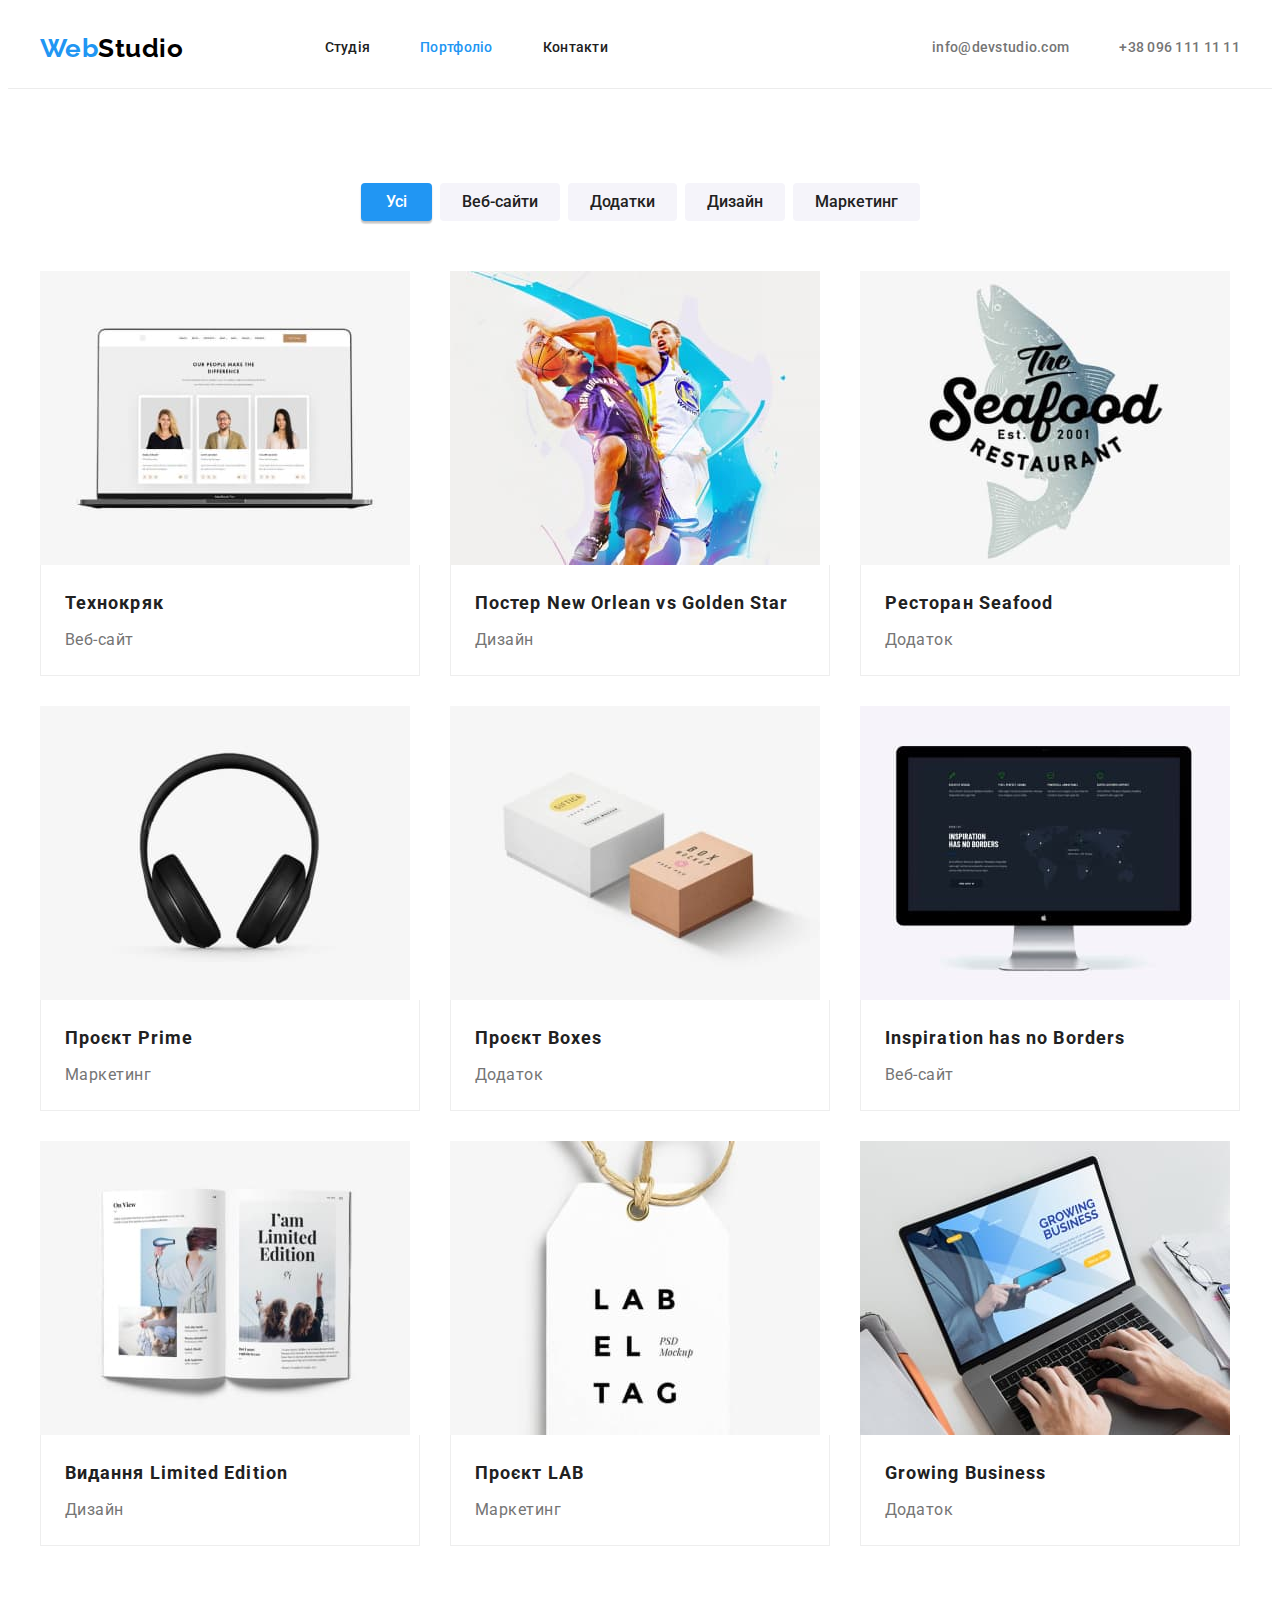
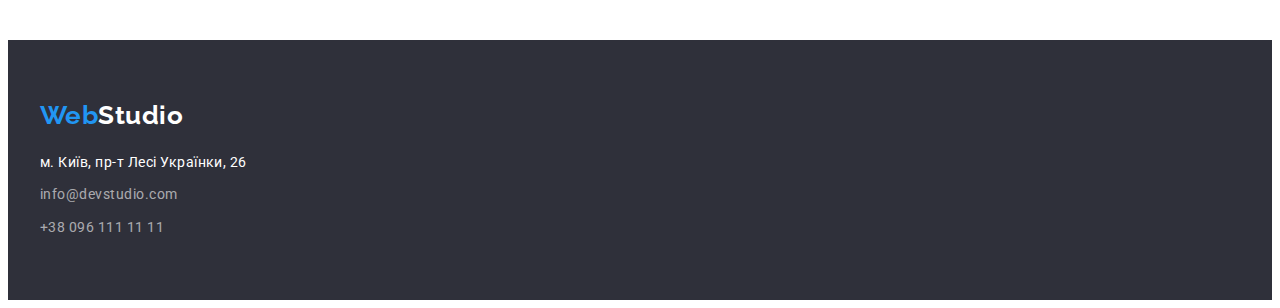
==== portfolio.html @ 2f65e017 "Created repository" ====
<!DOCTYPE html>
<html lang="uk">
  <head>
    <meta charset="UTF-8" />
    <meta http-equiv="X-UA-Compatible" content="IE=edge" />
    <meta name="viewport" content="width=device-width, initial-scale=1.0" />
    <link rel="preconnect" href="https://fonts.googleapis.com" />
    <link rel="preconnect" href="https://fonts.gstatic.com" crossorigin />
    <link
      href="https://fonts.googleapis.com/css2?family=Raleway:wght@700&family=Roboto:wght@400;500;700;900&display=swap"
      rel="stylesheet"
    />
    <title>Портфоліо</title>
    <link
      rel="stylesheet"
      href="https://cdnjs.cloudflare.com/ajax/libs/modern-normalize/1.1.0/modern-normalize.min.css"
      integrity="sha512-wpPYUAdjBVSE4KJnH1VR1HeZfpl1ub8YT/NKx4PuQ5NmX2tKuGu6U/JRp5y+Y8XG2tV+wKQpNHVUX03MfMFn9Q=="
      crossorigin="anonymous"
      referrerpolicy="no-referrer"
    />
    <link rel="stylesheet" href="./css/styles.css" />
  </head>
  <body>
    <header class="header">
      <div class="container page-header">
        <nav class="page-nav">
          <a href="/" class="logo"><span class="logo-start">Web</span>Studio</a>
          <ul class="site-nav list">
            <li class="item"><a href="./index.html" class="link">Студія</a></li>
            <li class="item"><a href="./portfolio.html" class="link current">Портфоліо</a></li>
            <li class="item"><a href="" class="link">Контакти</a></li>
          </ul>
        </nav>
        <ul class="contacts list">
          <li class="item">
            <a href="mailto:info@devstudio.com" class="link">info@devstudio.com</a>
          </li>
          <li class="item">
            <a href="tel:+380961111111" class="link">+38 096 111 11 11</a>
          </li>
        </ul>
      </div>
    </header>
    <main>
      <section class="section">
        <div class="container">
          <h1 class="section-title visually-hidden">Наші проекти</h1>
          <ul class="filter list">
            <li class="item">
              <button type="button" class="button primary">Усі</button>
            </li>
            <li class="item">
              <button type="button" class="button secondary">Веб-сайти</button>
            </li>
            <li class="item">
              <button type="button" class="button secondary">Додатки</button>
            </li>
            <li class="item">
              <button type="button" class="button secondary">Дизайн</button>
            </li>
            <li class="item">
              <button type="button" class="button secondary">Маркетинг</button>
            </li>
          </ul>
          <ul class="project list">
            <li class="item">
              <a href="" class="link">
                <img
                  class="picture"
                  src="./images/project-1.jpg"
                  alt="Экран ноутбука"
                  width="370"
                  height="294"
                />
                <div class="description">
                  <h2 class="title">Технокряк</h2>
                  <p class="product">Веб-сайт</p>
                </div>
              </a>
            </li>
            <li class="item">
              <a href="" class="link">
                <img
                  class="picture"
                  src="./images/project-2.jpg"
                  alt="Два баскетболиста"
                  width="370"
                  height="294"
                />
                <div class="description">
                  <h2 class="title">Постер <span lang="en">New Orlean vs Golden Star</span></h2>
                  <p class="product">Дизайн</p>
                </div>
              </a>
            </li>
            <li class="item">
              <a href="" class="link">
                <img
                  class="picture"
                  src="./images/project-3.jpg"
                  alt="Логотип ресторана"
                  width="370"
                  height="294"
                />
                <div class="description">
                  <h2 class="title">Ресторан <span lang="en">Seafood</span></h2>
                  <p class="product">Додаток</p>
                </div>
              </a>
            </li>
            <li class="item">
              <a href="" class="link">
                <img
                  class="picture"
                  src="./images/project-4.jpg"
                  alt="Наушники"
                  width="370"
                  height="294"
                />
                <div class="description">
                  <h2 class="title">Проєкт <span lang="en">Prime</span></h2>
                  <p class="product">Маркетинг</p>
                </div>
              </a>
            </li>
            <li class="item">
              <a href="" class="link">
                <img
                  class="picture"
                  src="./images/project-5.jpg"
                  alt="Картонные боксы"
                  width="370"
                  height="294"
                />
                <div class="description">
                  <h2 class="title">Проєкт <span lang="en">Boxes</span></h2>
                  <p class="product">Додаток</p>
                </div>
              </a>
            </li>
            <li class="item">
              <a href="" class="link">
                <img
                  class="picture"
                  src="./images/project-6.jpg"
                  alt="Монитор"
                  width="370"
                  height="294"
                />
                <div class="description">
                  <h2 lang="en" class="title">Inspiration has no Borders</h2>
                  <p class="product">Веб-сайт</p>
                </div>
              </a>
            </li>
            <li class="item">
              <a href="" class="link">
                <img
                  class="picture"
                  src="./images/project-7.jpg"
                  alt="Книга"
                  width="370"
                  height="294"
                />
                <div class="description">
                  <h2 class="title">Видання <span lang="en">Limited Edition</span></h2>
                  <p class="product">Дизайн</p>
                </div>
              </a>
            </li>
            <li class="item">
              <a href="" class="link">
                <img
                  class="picture"
                  src="./images/project-8.jpg"
                  alt="Бирка"
                  width="370"
                  height="294"
                />
                <div class="description">
                  <h2 class="title">Проєкт <span lang="en">LAB</span></h2>
                  <p class="product">Маркетинг</p>
                </div>
              </a>
            </li>
            <li class="item">
              <a href="" class="link">
                <img
                  class="picture"
                  src="./images/project-9.jpg"
                  alt="Руки на ноутбуке"
                  width="370"
                  height="294"
                />
                <div class="description">
                  <h2 lang="en" class="title">Growing Business</h2>
                  <p class="product">Додаток</p>
                </div>
              </a>
            </li>
          </ul>
        </div>
      </section>
    </main>
    <footer class="footer">
      <div class="container">
        <a href="/" class="logo"
          ><span class="logo-start">Web</span><span class="logo-end">Studio</span></a
        >
        <address class="address">
          <p class="title">м. Київ, пр-т Лесі Українки, 26</p>
          <ul class="list">
            <li class="item">
              <a href="mailto:info@devstudio.com" class="link">info@devstudio.com</a>
            </li>
            <li class="item">
              <a href="tel:+380961111111" class="link">+38 096 111 11 11</a>
            </li>
          </ul>
        </address>
      </div>
    </footer>
  </body>
</html>
---- css/styles.css ----
:root {
  --primary-text-color: #212121;
  --title-text-color: #757575;
  --accent-color: #2196F3;
  --white-color: #ffffff;
  --black-color: #000000;
  --button-color: #F5F4FA;
  --footer-color: #2F303A;
  --button-active: #188CE8;
}

body {
  color: var(--title-text-color);
  background-color: var(--white-color);
  font-family: Roboto, sans-serif;
  letter-spacing: 0.03em;
}
h1, h2, h3, h4, h5, h6, p, ul {
  margin-top: 0;
  margin-bottom: 0;
}

.container {
  margin-left: auto;
  margin-right: auto;
  padding-left: 15px;
  padding-right: 15px;
  width: 1200px;
}
.list {
  padding: 0;
  margin: 0;
  list-style: none;
}
.visually-hidden {
  position: absolute;
  white-space: nowrap;
  width: 1px;
  height: 1px;
  overflow: hidden;
  border: 0;
  padding: 0;
  clip: rect(0 0 0 0);
  clip-path: inset(50%);
  margin: -1px;
}

/* Sections */

.section {
  padding-top: 94px;
  padding-bottom: 94px;
}
.section-title {
  margin-bottom: 50px;
  color: var(--primary-text-color);
  font-weight: 700;
  font-size: 36px;
  line-height: 1.16;
  text-align: center;
}

/* Header */

.header {
  border-bottom: 1px solid #ECECEC;
}
.container.page-header {
  display: flex;
  align-items: center;
  justify-content: space-between;
}
.container > .page-nav {
  display: flex;
  justify-content: space-between;
  align-items: center;
  /* margin-right: 32px; */
  flex-basis: 50%;
}
.logo {
  color: var(--black-color);
  font-family: Raleway, sans-serif;
  font-weight: 700;
  font-size: 26px;
  line-height: 1.19;
  text-decoration: none;
}
.logo-start {
  color: var(--accent-color);
}
.logo-end {
  color: var(--white-color);
}
.site-nav.list {
  display: flex;
}
.site-nav > .item + .item {
  margin-left: 50px;
}
.site-nav > .item:last-child {
  margin-right: 32px;
}
.site-nav .link {
  display: block;
  padding-top: 32px;
  padding-bottom: 32px;

  color: var(--primary-text-color);
  font-weight: 500;
  font-size: 14px;
  line-height: 1.14;
  letter-spacing: 0.02em;
  text-decoration: none;
}
.site-nav .link:hover,
.site-nav .link:focus {
  color: var(--accent-color);
}
.site-nav .link.current {
  color: var(--accent-color);
}
.contacts.list {
  display: flex;
}
.contacts > .item + .item {
  margin-left: 50px;
}
.contacts .link {
  display: block;
  padding-top: 32px;
  padding-bottom: 32px;

  color: var(--title-text-color);
  font-weight: 500;
  font-size: 14px;
  line-height: 1.14;
  letter-spacing: 0.02em;
  text-decoration: none;
}
.contacts .link:hover,
.contacts .link:focus {
  color: var(--accent-color);
}

/* Hero */

.hero {
  padding: 200px 0;
  background-color: var(--footer-color);
  text-align: center;
}

.hero-title {
  margin-top: 0;
  margin-bottom: 30px;
  color: var(--white-color);
  background-color: var(--footer-color);
  font-weight: 900;
  font-size: 44px;
  line-height: 1.36;
  text-align: center;
  letter-spacing: 0.06em;
  text-transform: uppercase;
}

/* Features */

.section-features {
  padding-bottom: 0;
}
.features {
  display: flex;
}
.features>.item {
  flex-basis: calc((100% - 90px) / 4);
  margin-right: 30px;
}
.features>.item:nth-child(4n) {
  margin-right: 0;
}
.features .title {
  margin-bottom: 10px;
  color: var(--primary-text-color);
  font-weight: 700;
  font-size: 14px;
  line-height: 1.14;
  text-transform: uppercase;
}
.features .text {
  font-size: 14px;
  line-height: 1.71;
}

/* Work */

.work {
  display: flex;
}
.work>.item {
  flex-basis: calc((100% - 60px) / 3);
  margin-right: 30px;
}
.work>.item:nth-child(3n) {
  margin-right: 0;
}
.work .picture {
  display: block;
}


/* Command */

.command {
  background-color: var(--button-color);
}
.command-info {
  display: flex;
}
.command-info>.item {
  flex-basis: calc((100% - 90px) / 4);
  margin-right: 30px;
  background: var(--white-color);
  box-shadow: 0px 1px 3px rgba(0, 0, 0, 0.12), 0px 1px 1px rgba(0, 0, 0, 0.14), 0px 2px 1px rgba(0, 0, 0, 0.2);
  border-radius: 0px 0px 4px 4px;
}
.command-info>.item:nth-child(4n) {
  margin-right: 0;
}
.command-info .description {
  padding: 30px 0px;
}
.command-info .foto {
  display: block;
}
.command-info .title {
  margin-bottom: 10px;
  color: var(--primary-text-color);
  font-weight: 500;
  font-size: 16px;
  line-height: 1.19;
  text-align: center;
}
.command-info .text {
  font-size: 16px;
  line-height: 1.19;
  text-align: center;
}

/* Footer */

.footer {
  padding-top: 60px;
  padding-bottom: 60px;
  background-color: var(--footer-color);
}
.footer .logo {
  display: inline-block;
  margin-bottom: 20px;
}
.address .title {
  margin-bottom: 9px;
  color: var(--white-color);
  font-style: normal;
  font-size: 14px;
  line-height: 1.71;
}
.address .item {
  display: block;
}
.address .item + .item {
  margin-top: 9px;
}
.address .link {
  color: rgba(255, 255, 255, 0.6);
  font-style: normal;
  font-size: 14px;
  line-height: 1.71;
  text-decoration: none;
}
.address .link:hover,
.address .link:focus {
  color: var(--accent-color);
}


/* Button */

.button {
  font-family: inherit;
  font-weight: 500;
  font-size: 16px;
  line-height: 1.62;
  cursor: pointer;
  border: none;
  border-radius: 4px;
  padding-top: 6px;
  padding-bottom: 6px;
  text-align: center;
}
.button.primary {
  color: var(--white-color);
  background-color: var(--accent-color);
  padding-left: 25px;
  padding-right: 25px;
  box-shadow: 0px 3px 1px rgba(0, 0, 0, 0.1), 0px 1px 2px rgba(0, 0, 0, 0.08), 0px 2px 2px rgba(0, 0, 0, 0.12);
}
.button.secondary {
  color: var(--primary-text-color);
  background-color: var(--button-color);
  padding-left: 22px;
  padding-right: 22px;
}
.button.secondary:hover,
.button.secondary:focus {
  color: var(--white-color);
  background-color: var(--accent-color);
  box-shadow: 0px 3px 1px rgba(0, 0, 0, 0.1), 0px 1px 2px rgba(0, 0, 0, 0.08), 0px 2px 2px rgba(0, 0, 0, 0.12);
}
.hero-btn {
  font-weight: 700;
  font-size: 16px;
  line-height: 1.87;
  letter-spacing: 0.06em;
  padding: 10px 32px;
}
.hero-btn:hover,
.hero-btn:focus {
  background-color: #188CE8;
}

/* Filter */

.filter {
  display: flex;
  justify-content: center;
  margin-bottom: 50px;
}
.filter>.item {
  margin-right: 8px;
}
.filter>.item:nth-child(5n) {
  margin-right: 0;
}
.project {
  display: flex;
  flex-wrap: wrap;
}
.project>.item {
  flex-basis: calc((100% - 60px) / 3);
  margin-right: 30px;
  margin-bottom: 30px;
}
.project>.item:nth-child(3n) {
  margin-right: 0;
}
.project>.item:nth-last-child(-n + 3) {
  margin-bottom: 0;
}
.project .link {
  text-decoration: none;
}
.project .picture {
  display: block;
}
.project .description {
  padding: 20px 24px;
  border-right: 1px solid #eeeeee;
  border-bottom: 1px solid #eeeeee;
  border-left: 1px solid #eeeeee;
  /* border: 1px solid #EEEEEE; */
}
.project .title {
  margin-bottom: 4px;
  color: var(--primary-text-color);
  font-weight: 700;
  font-size: 18px;
  line-height: 2;
  letter-spacing: 0.06em;
}
.project .product {
  color: var(--title-text-color);
  font-size: 16px;
  line-height: 1.87;
}
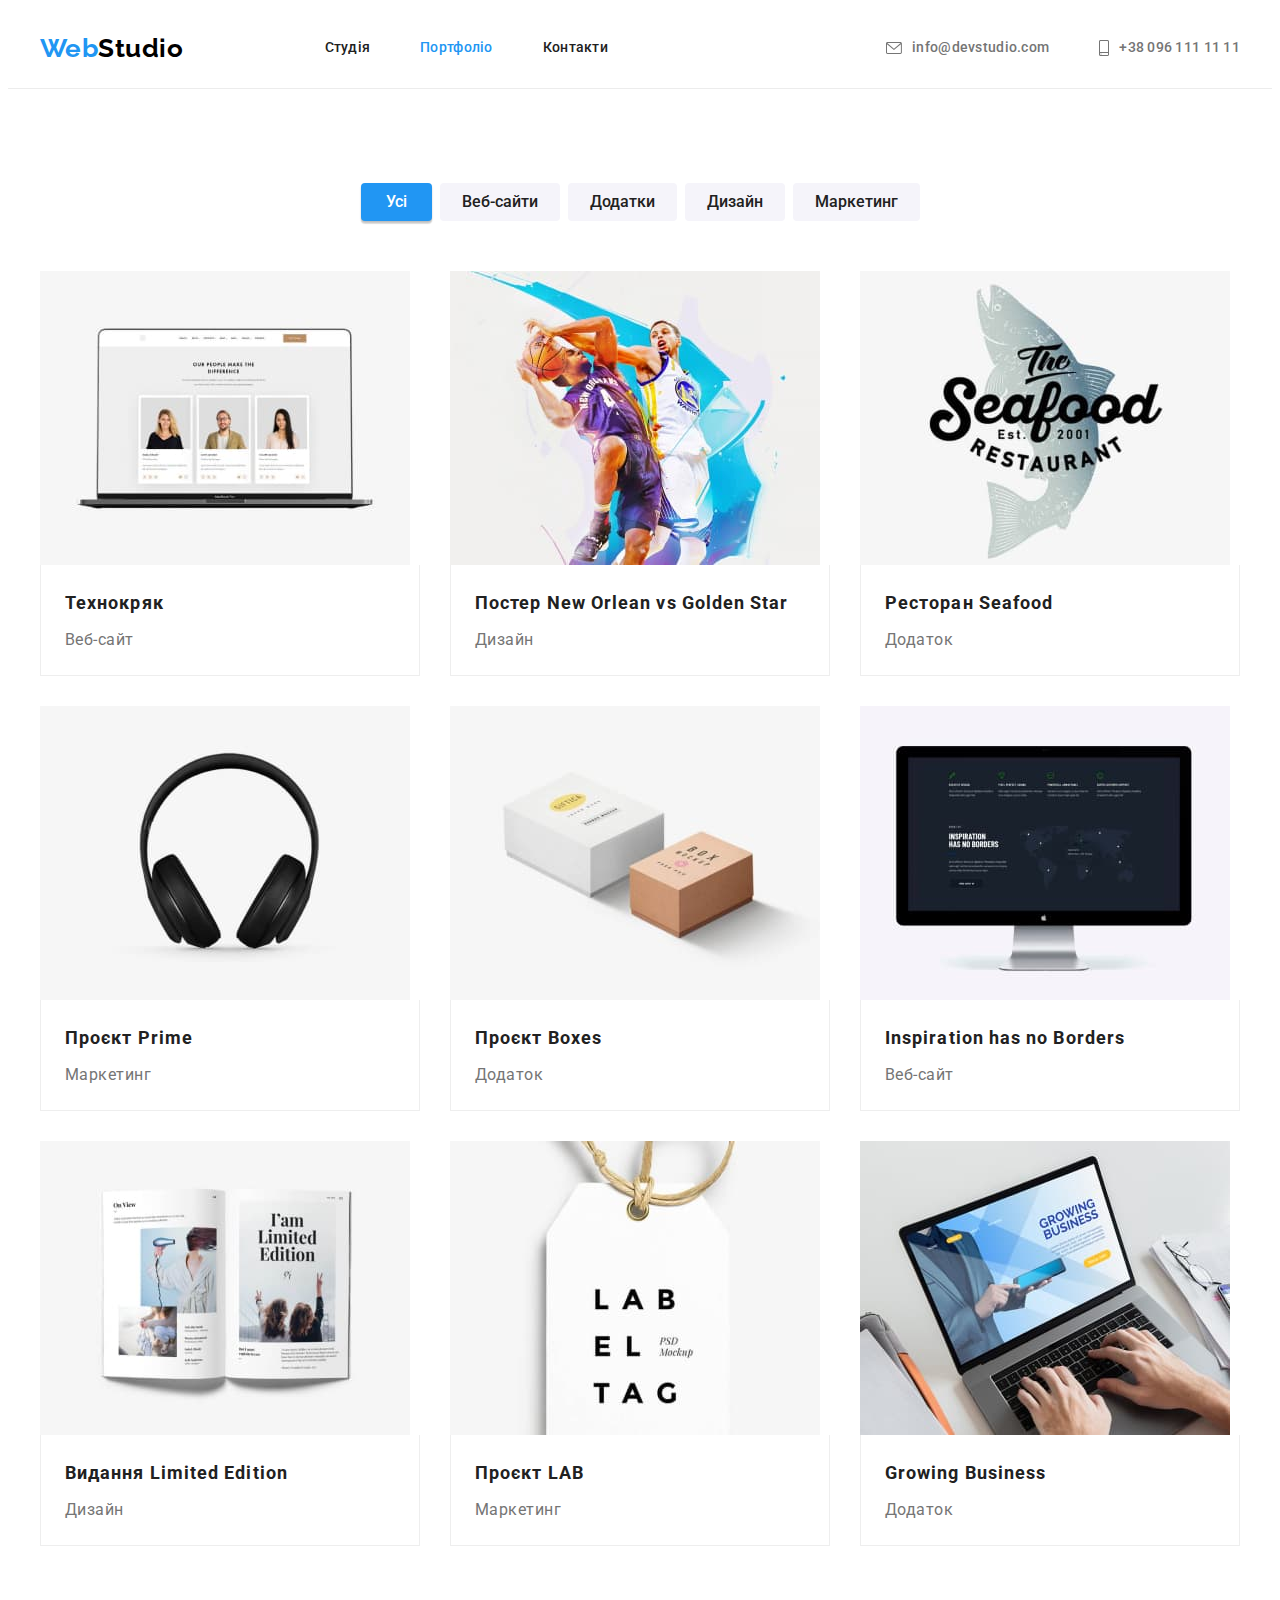
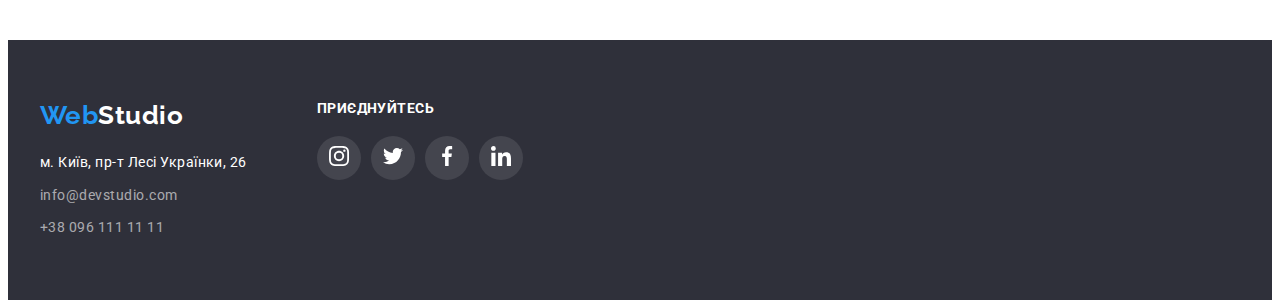
==== commit 77e5c083: "add footer social" ====
--- a/portfolio.html
+++ b/portfolio.html
@@ -33,10 +33,18 @@
         </nav>
         <ul class="contacts list">
           <li class="item">
-            <a href="mailto:info@devstudio.com" class="link">info@devstudio.com</a>
+            <a href="mailto:info@devstudio.com" class="link">
+              <svg class="icon" width="16" height="12">
+                <use href="./images/icons.svg#envelope"></use></svg
+              >info@devstudio.com</a
+            >
           </li>
           <li class="item">
-            <a href="tel:+380961111111" class="link">+38 096 111 11 11</a>
+            <a href="tel:+380961111111" class="link">
+              <svg class="icon" width="10" height="16">
+                <use href="./images/icons.svg#smartphone"></use></svg
+              >+38 096 111 11 11</a
+            >
           </li>
         </ul>
       </div>
@@ -204,20 +212,55 @@
     </main>
     <footer class="footer">
       <div class="container">
-        <a href="/" class="logo"
-          ><span class="logo-start">Web</span><span class="logo-end">Studio</span></a
-        >
-        <address class="address">
-          <p class="title">м. Київ, пр-т Лесі Українки, 26</p>
-          <ul class="list">
-            <li class="item">
-              <a href="mailto:info@devstudio.com" class="link">info@devstudio.com</a>
-            </li>
-            <li class="item">
-              <a href="tel:+380961111111" class="link">+38 096 111 11 11</a>
-            </li>
-          </ul>
-        </address>
+        <div class="footer-address">
+          <a href="/" class="logo"
+            ><span class="logo-start">Web</span><span class="logo-end">Studio</span></a
+          >
+          <address class="address">
+            <p class="title">м. Київ, пр-т Лесі Українки, 26</p>
+            <ul class="list">
+              <li class="item">
+                <a href="mailto:info@devstudio.com" class="link">info@devstudio.com</a>
+              </li>
+              <li class="item">
+                <a href="tel:+380961111111" class="link">+38 096 111 11 11</a>
+              </li>
+            </ul>
+          </address>
+        </div>
+        <div class="footer-social">
+          <p class="title">приєднуйтесь</p>
+          <ul class="footer-social-list list">
+            <li class="item">
+              <a href="#">
+                <svg class="icon" width="20" height="20">
+                  <use href="./images/icons.svg#instagram"></use>
+                </svg>
+              </a>
+            </li>
+            <li class="item">
+              <a href="#">
+                <svg class="icon" width="20" height="20">
+                  <use href="./images/icons.svg#twitter"></use>
+                </svg>
+              </a>
+            </li>
+            <li class="item">
+              <a href="#">
+                <svg class="icon" width="20" height="20">
+                  <use href="./images/icons.svg#facebook"></use>
+                </svg>
+              </a>
+            </li>
+            <li class="item">
+              <a href="#">
+                <svg class="icon" width="20" height="20">
+                  <use href="./images/icons.svg#linkedin"></use>
+                </svg>
+              </a>
+            </li>
+          </ul>
+        </div>
       </div>
     </footer>
   </body>
--- a/css/styles.css
+++ b/css/styles.css
@@ -7,6 +7,7 @@
   --button-color: #F5F4FA;
   --footer-color: #2F303A;
   --button-active: #188CE8;
+  --icon-color: #AFB1B8;
 }
 
 body {
@@ -126,9 +127,10 @@
   margin-left: 50px;
 }
 .contacts .link {
-  display: block;
+  display: flex;
   padding-top: 32px;
   padding-bottom: 32px;
+  align-items: center;
 
   color: var(--title-text-color);
   font-weight: 500;
@@ -141,10 +143,26 @@
 .contacts .link:focus {
   color: var(--accent-color);
 }
+.icon {
+  margin-right: 10px;
+  fill: var(--title-text-color);
+}
+.link .icon:hover,
+.link .icon:focus {
+  fill: var(--accent-color);
+}
 
 /* Hero */
 
 .hero {
+  max-width: 1600px;
+  height: 600px;
+  margin-left: auto;
+  margin-right: auto;
+  background-image: linear-gradient(to right, rgba(47, 48, 58, 0.4), rgba(47, 48, 58, 0.4)), url(../images/hero-bg.jpg);
+  background-repeat: no-repeat;
+  background-position: center;
+  background-size: cover;
   padding: 200px 0;
   background-color: var(--footer-color);
   text-align: center;
@@ -154,7 +172,6 @@
   margin-top: 0;
   margin-bottom: 30px;
   color: var(--white-color);
-  background-color: var(--footer-color);
   font-weight: 900;
   font-size: 44px;
   line-height: 1.36;
@@ -176,6 +193,19 @@
   margin-right: 30px;
 }
 .features>.item:nth-child(4n) {
+  margin-right: 0;
+}
+.features .icon-bg {
+  display: flex;
+  justify-content: center;
+  padding-top: 25px;
+  padding-bottom: 25px;
+  margin-bottom: 30px;
+  border-radius: 4px;
+  background-color: var(--button-color);
+}
+.features .icon {
+  display: inline-block;
   margin-right: 0;
 }
 .features .title {
@@ -241,9 +271,71 @@
   text-align: center;
 }
 .command-info .text {
+  margin-bottom: 16px;
   font-size: 16px;
   line-height: 1.19;
   text-align: center;
+}
+.social {
+  display: flex;
+  justify-content: center;
+}
+.social>.item {
+  display: flex;
+  justify-content: center;
+  align-items: center;
+  width: 44px;
+  height: 44px;
+  margin-right: 10px;
+}
+.social>.item:nth-child(4n) {
+  margin-right: 0;
+}
+.social>.item:hover,
+.social>.item:focus {
+  background-color: var(--accent-color);
+  border-radius: 75px;
+  cursor: pointer;
+}
+.social .icon {
+  fill: var(--icon-color);
+  margin: 0;
+}
+.social .icon:hover,
+.social .icon:focus {
+  fill: var(--white-color);
+}
+
+/* Clients */
+
+.clients-list {
+  display: flex;
+}
+.clients-list>.item {
+  display: flex;
+  justify-content: center;
+  padding-top: 16px;
+  padding-bottom: 16px;
+  margin-right: 30px;
+  width: 170px;
+  height: 92px;
+  border: 1px solid var(--icon-color);
+  border-radius: 4px;
+}
+.clients-list>.item:nth-child(6n) {
+  margin-right: 0;
+}
+.clients-list>.item:hover,
+.clients-list>.item:focus {
+  border-color: var(--accent-color);
+  cursor: pointer;
+}
+.clients-list .icon {
+  fill: var(--icon-color);
+}
+.clients-list .icon:hover,
+.clients-list .icon:focus {
+  fill: var(--accent-color);
 }
 
 /* Footer */
@@ -253,6 +345,9 @@
   padding-bottom: 60px;
   background-color: var(--footer-color);
 }
+.footer>.container {
+  display: flex;
+}
 .footer .logo {
   display: inline-block;
   margin-bottom: 20px;
@@ -281,7 +376,43 @@
 .address .link:focus {
   color: var(--accent-color);
 }
-
+.footer-social {
+  margin-left: 70px;
+}
+.footer-social>.title {
+  font-weight: 700;
+  font-size: 14px;
+  margin-bottom: 20px;
+  line-height: 16px;
+  letter-spacing: 0.03em;
+  text-transform: uppercase;
+  color: var(--white-color);
+}
+.footer-social-list {
+  display: flex;
+}
+.footer-social-list>.item {
+  display: flex;
+  justify-content: center;
+  align-items: center;
+  width: 44px;
+  height: 44px;
+  margin-right: 10px;
+  background-color: rgba(255, 255, 255, 0.1);
+  border-radius: 75px;
+}
+.footer-social-list>.item:nth-child(4n) {
+  margin-right: 0;
+}
+.footer-social-list>.item:hover,
+.footer-social-list>.item:focus {
+  background-color: var(--accent-color);
+  cursor: pointer;
+}
+.footer-social-list .icon {
+  margin: 0;
+  fill: var(--white-color);
+}
 
 /* Button */
 
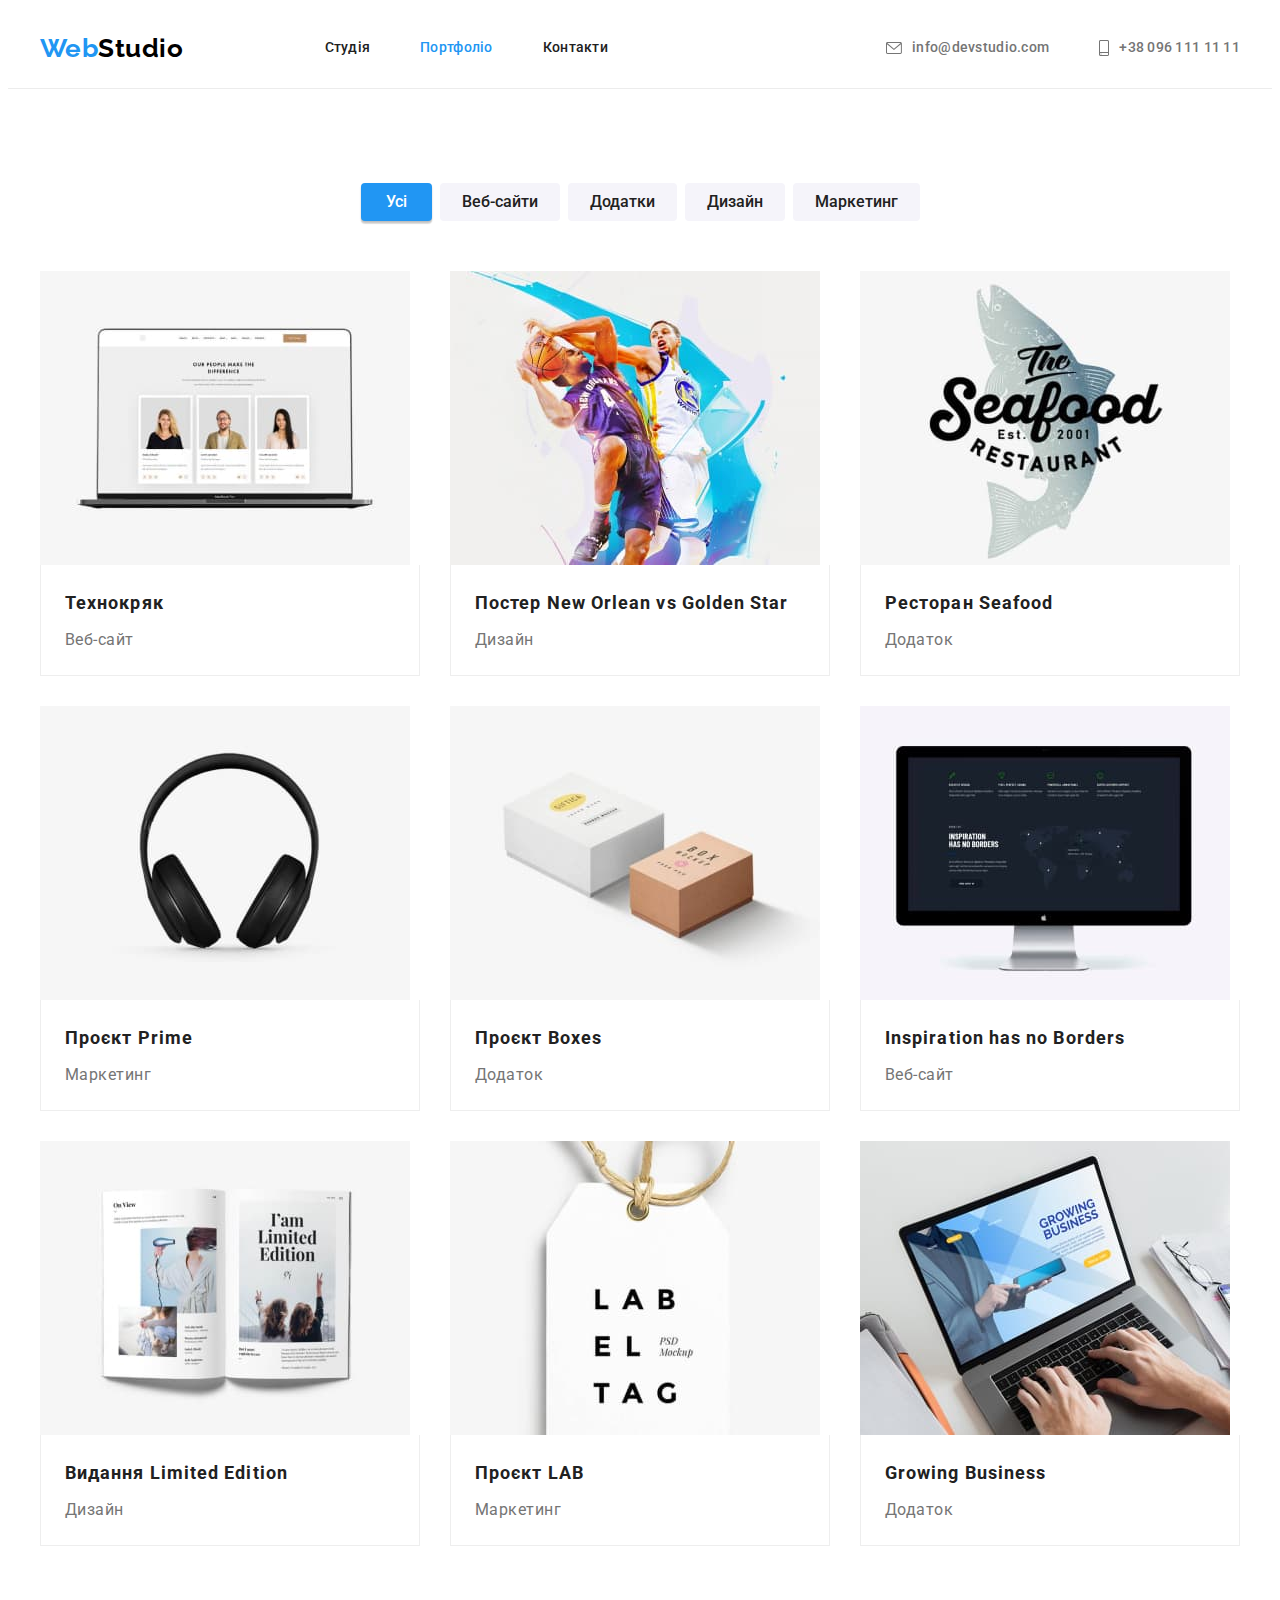
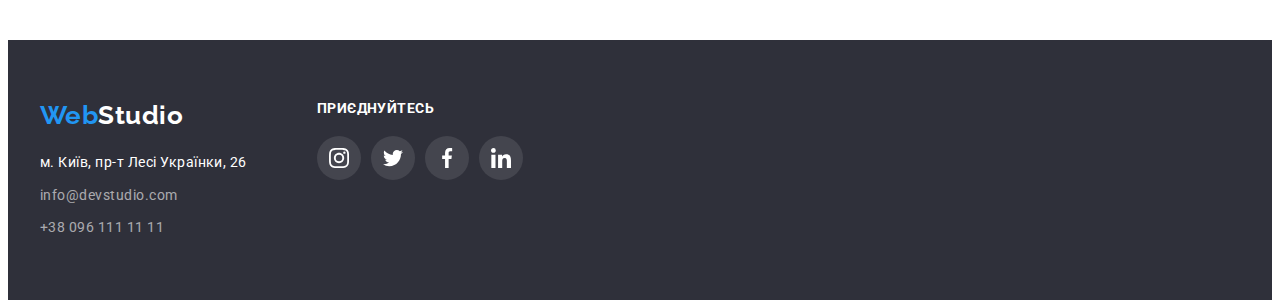
==== commit c4e6bd57: "Fixed" ====
--- a/portfolio.html
+++ b/portfolio.html
@@ -232,28 +232,28 @@
           <p class="title">приєднуйтесь</p>
           <ul class="footer-social-list list">
             <li class="item">
-              <a href="#">
+              <a href="#" class="link">
                 <svg class="icon" width="20" height="20">
                   <use href="./images/icons.svg#instagram"></use>
                 </svg>
               </a>
             </li>
             <li class="item">
-              <a href="#">
+              <a href="#" class="link">
                 <svg class="icon" width="20" height="20">
                   <use href="./images/icons.svg#twitter"></use>
                 </svg>
               </a>
             </li>
             <li class="item">
-              <a href="#">
+              <a href="#" class="link">
                 <svg class="icon" width="20" height="20">
                   <use href="./images/icons.svg#facebook"></use>
                 </svg>
               </a>
             </li>
             <li class="item">
-              <a href="#">
+              <a href="#" class="link">
                 <svg class="icon" width="20" height="20">
                   <use href="./images/icons.svg#linkedin"></use>
                 </svg>
--- a/css/styles.css
+++ b/css/styles.css
@@ -46,7 +46,7 @@
   margin: -1px;
 }
 
-/* Sections */
+/* --------------- SECTION --------------- */
 
 .section {
   padding-top: 94px;
@@ -61,7 +61,7 @@
   text-align: center;
 }
 
-/* Header */
+/* --------------- HEADER --------------- */
 
 .header {
   border-bottom: 1px solid #ECECEC;
@@ -75,7 +75,6 @@
   display: flex;
   justify-content: space-between;
   align-items: center;
-  /* margin-right: 32px; */
   flex-basis: 50%;
 }
 .logo {
@@ -105,7 +104,6 @@
   display: block;
   padding-top: 32px;
   padding-bottom: 32px;
-
   color: var(--primary-text-color);
   font-weight: 500;
   font-size: 14px;
@@ -131,8 +129,8 @@
   padding-top: 32px;
   padding-bottom: 32px;
   align-items: center;
-
   color: var(--title-text-color);
+  fill: var(--title-text-color);
   font-weight: 500;
   font-size: 14px;
   line-height: 1.14;
@@ -142,17 +140,13 @@
 .contacts .link:hover,
 .contacts .link:focus {
   color: var(--accent-color);
-}
-.icon {
+  fill: var(--accent-color);
+}
+.contacts .icon {
   margin-right: 10px;
-  fill: var(--title-text-color);
-}
-.link .icon:hover,
-.link .icon:focus {
-  fill: var(--accent-color);
-}
-
-/* Hero */
+}
+
+/* --------------- HERO --------------- */
 
 .hero {
   max-width: 1600px;
@@ -180,7 +174,7 @@
   text-transform: uppercase;
 }
 
-/* Features */
+/* --------------- FEATURES --------------- */
 
 .section-features {
   padding-bottom: 0;
@@ -206,7 +200,6 @@
 }
 .features .icon {
   display: inline-block;
-  margin-right: 0;
 }
 .features .title {
   margin-bottom: 10px;
@@ -221,7 +214,7 @@
   line-height: 1.71;
 }
 
-/* Work */
+/* --------------- WORK --------------- */
 
 .work {
   display: flex;
@@ -238,7 +231,7 @@
 }
 
 
-/* Command */
+/* --------------- COMMAND --------------- */
 
 .command {
   background-color: var(--button-color);
@@ -281,64 +274,61 @@
   justify-content: center;
 }
 .social>.item {
+  margin-right: 10px;
+}
+.social>.item:nth-child(4n) {
+  margin-right: 0;
+}
+.social .link {
   display: flex;
   justify-content: center;
   align-items: center;
   width: 44px;
   height: 44px;
-  margin-right: 10px;
-}
-.social>.item:nth-child(4n) {
-  margin-right: 0;
-}
-.social>.item:hover,
-.social>.item:focus {
+  color: var(--icon-color);
+}
+.social .link:hover,
+.social .link:focus {
+  border-radius: 75px;
+  color: var(--white-color);
   background-color: var(--accent-color);
-  border-radius: 75px;
-  cursor: pointer;
 }
 .social .icon {
-  fill: var(--icon-color);
-  margin: 0;
-}
-.social .icon:hover,
-.social .icon:focus {
-  fill: var(--white-color);
-}
-
-/* Clients */
+  fill: currentColor;
+}
+
+/* --------------- CLIENTS --------------- */
 
 .clients-list {
   display: flex;
 }
 .clients-list>.item {
+  margin-right: 30px;
+}
+.clients-list>.item:nth-child(6n) {
+  margin-right: 0;
+}
+.clients-list .link {
   display: flex;
   justify-content: center;
   padding-top: 16px;
   padding-bottom: 16px;
-  margin-right: 30px;
   width: 170px;
   height: 92px;
   border: 1px solid var(--icon-color);
   border-radius: 4px;
-}
-.clients-list>.item:nth-child(6n) {
-  margin-right: 0;
-}
-.clients-list>.item:hover,
-.clients-list>.item:focus {
+  color: var(--icon-color);
+}
+.clients-list .link:hover,
+.clients-list .link:focus {
+  color: var(--accent-color);
   border-color: var(--accent-color);
-  cursor: pointer;
 }
 .clients-list .icon {
-  fill: var(--icon-color);
-}
-.clients-list .icon:hover,
-.clients-list .icon:focus {
-  fill: var(--accent-color);
-}
-
-/* Footer */
+  fill: currentColor;
+}
+
+/* --------------- FOOTER --------------- */
 
 .footer {
   padding-top: 60px;
@@ -392,29 +382,29 @@
   display: flex;
 }
 .footer-social-list>.item {
+  margin-right: 10px;
+}
+.footer-social-list>.item:nth-child(4n) {
+  margin-right: 0;
+}
+.footer-social-list .link {
   display: flex;
   justify-content: center;
   align-items: center;
   width: 44px;
   height: 44px;
-  margin-right: 10px;
   background-color: rgba(255, 255, 255, 0.1);
   border-radius: 75px;
 }
-.footer-social-list>.item:nth-child(4n) {
-  margin-right: 0;
-}
-.footer-social-list>.item:hover,
-.footer-social-list>.item:focus {
+.footer-social-list .link:hover,
+.footer-social-list .link:focus {
   background-color: var(--accent-color);
-  cursor: pointer;
 }
 .footer-social-list .icon {
-  margin: 0;
   fill: var(--white-color);
 }
 
-/* Button */
+/* --------------- BUTTON --------------- */
 
 .button {
   font-family: inherit;
@@ -459,7 +449,7 @@
   background-color: #188CE8;
 }
 
-/* Filter */
+/* --------------- FILTER --------------- */
 
 .filter {
   display: flex;
@@ -486,6 +476,10 @@
 }
 .project>.item:nth-last-child(-n + 3) {
   margin-bottom: 0;
+}
+.project>.item:hover,
+.project>.item:focus {
+  box-shadow: 0px 1px 1px rgba(0, 0, 0, 0.12), 0px 4px 4px rgba(0, 0, 0, 0.06), 1px 4px 6px rgba(0, 0, 0, 0.16);
 }
 .project .link {
   text-decoration: none;
@@ -498,7 +492,6 @@
   border-right: 1px solid #eeeeee;
   border-bottom: 1px solid #eeeeee;
   border-left: 1px solid #eeeeee;
-  /* border: 1px solid #EEEEEE; */
 }
 .project .title {
   margin-bottom: 4px;
